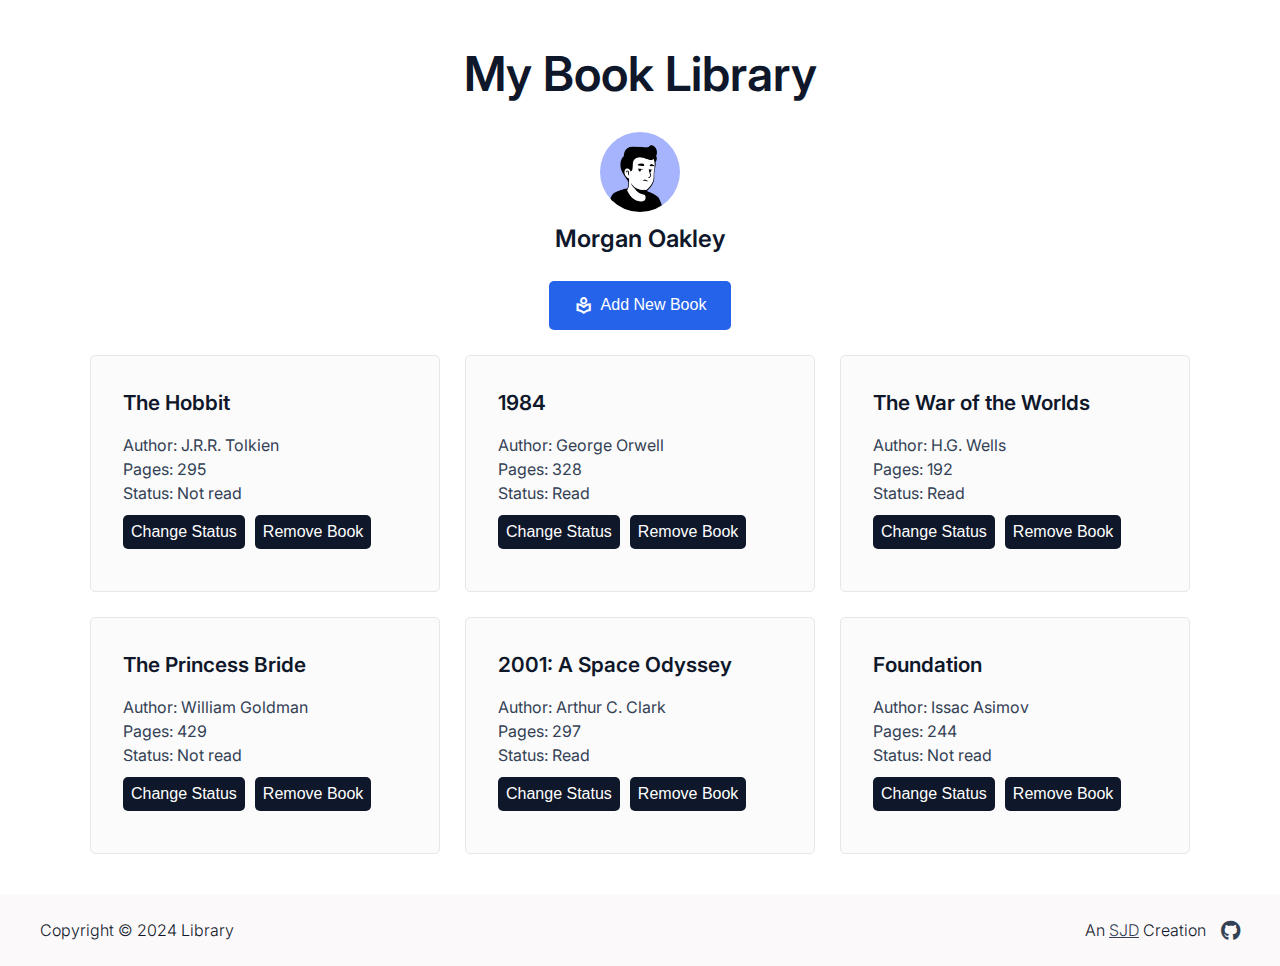
==== index.html @ f5ea3ad9 "Add functionality and design" ====
<!DOCTYPE html>
<html lang="en">
    <head>
        <meta charset="UTF-8">
        <meta name="viewport" content="width=device-width, initial-scale=1.0">
        <title>TOP: Library</title>
        <link rel="stylesheet" href="./assets/css/style.css">
    </head>
    <body>
        <main>
            <div class="container">
                <div class="library-books">
                    <h1>My Book Library</h1>
                    <div class="user-info">
                        <img src="./assets/images/user-img.png" alt="Morgan Avatar" class="user-avatar">
                        <h2>Morgan Oakley</h2>
                    </div>
                    <div class="new-book">
                        <button type="button" id="new-book-button">
                            <span class="material-symbols-outlined">
                                local_library
                            </span>
                            Add New Book
                        </button>
                    </div>
                    <div class="book-cards"></div>
                </div>
            </div>
            <footer>
                <div class="footer-content">
                    <h4>Copyright &copy; 2024 Library</h4>
                    <div class="icons">
                        <h4>An <a href="http://sjdumas.com" target="_blank" rel="noopener noreferrer">SJD</a> Creation</h4>
                        <a href="https://github.com/sjdumas" target="_blank">
                            <i class="fa-brands fa-github fa-lg"></i>
                        </a>
                    </div>
                </div>
            </footer>
        </main>
        <script src="./assets/js/script.js"></script>
    </body>
</html>
---- assets/css/style.css ----
@import url("https://fonts.googleapis.com/css2?family=Inter:wght@100..900&display=swap");
@import url("https://fonts.googleapis.com/css2?family=Material+Symbols+Outlined");
@import url("../css/all.min.css");

:root {
	--body-font: "Inter", sans-serif;
	--body-bg-color: #ffffff;
	--body-heading-color: #0f172a;
	--body-font-color: #334155;
	--link-color: #334155;
	--link-hover-color: #2563eb;
	--card-bg-color: rgba(220, 220, 220, 0.1);
	--card-border-color: #e5e7eb;
	--card-button-bg-color: #0f172a;
	--card-button-bg-hover-color: #334155;
	--button-font-color: #ffffff;
	--button-bg-color: #2563eb;
	--button-hover-bg-color: #3b82f6;
	--placeholder-font-color: #9ca3af;
	--input-border-color: #cecece;
	--input-bg-color: #fafafa;
	--input-bg-focus-color: #f5f5f5;
	--error-color: #f44336;
	--error-bg-color: #ffebee;
	--simply-white: #ffffff;
	--basic-black: #000000;
	--footer-bg-color: #fcf9fa;
	--all-border-radii: 5px;
}

* {
	margin: 0;
	padding: 0;
	box-sizing: border-box;
}

html,
body {
	font-family: var(--body-font);
	font-weight: 400;
	font-size: 1rem;
	line-height: 1.5;
	color: var(--body-font-color);
	background-color: var(--body-bg-color);
}

h1,
h2,
h3,
h4,
h5,
h6 {
	font-weight: 600;
	color: var(--body-heading-color);
	line-height: 1.4;
}

h1 {
	font-size: 3rem;
}

h2 {
	font-size: 1.5rem;
}

h3 {
	font-size: 1.3rem;
}

p {
	font-size: inherit;
}

a {
	text-decoration: underline;
	color: var(--link-color);
}

a:hover {
	text-decoration: none;
	color: var(--link-hover-color);
}

a > i {
	text-decoration: none;
}

::placeholder {
	color: var(--placeholder-font-color);
}

label {
	font-weight: 500;
	display: block;
	margin: 10px 0 5px;
}

input {
	width: 100%;
	padding: 12px 8px;
	margin-bottom: 10px;
	border: 1px solid var(--input-border-color);
	border-radius: var(--all-border-radii);
	background-color: var(--input-bg-color);
}

input:focus-visible {
	outline: 0;
	background-color: var(--input-bg-focus-color);
}

input[type="radio"] {
	margin-right: 5px;
}

label[for="isReadYes"],
label[for="isReadNo"] {
	margin: 0 5px;
	font-size: 1rem;
}

button {
	cursor: pointer;
	font-weight: 500;
	font-size: 1rem;
	padding: 15px 25px;
	border: 0;
	color: var(--button-font-color);
	background-color: var(--button-bg-color);
	border-radius: var(--all-border-radii);
}

button:hover {
	background-color: var(--button-hover-bg-color);
}

.container {
	padding: 2.5rem;
}

.radio-container {
	display: flex;
	gap: 15px;
	align-items: center;
	justify-content: center;
	margin: 20px 0;
}

.radio-container input[type="radio"] {
	margin: 0 5px 0 0;
	width: auto;
}

.library-books {
	display: flex;
	flex-direction: column;
	justify-content: space-between;
	align-items: center;
	flex-wrap: wrap;
	gap: 25px;
}

.user-info {
	display: flex;
	flex-direction: column;
	align-items: center;
	gap: 10px;
}

.user-avatar {
	width: 80px;
	height: 80px;
	border-radius: 50%;
}

.book-cards {
	display: grid;
	grid-template-columns: 1fr 1fr 1fr;
	grid-template-rows: auto;
	justify-content: center;
	align-items: center;
	gap: 25px;
}

.card {
	background-color: var(--card-bg-color);
	border: 1px solid var(--card-border-color);
	padding: 2rem;
	border-radius: var(--all-border-radii);
	width: 350px;
}

.card > h3 {
	margin-bottom: 1rem;
}

.card button {
	margin: 10px 0;
	padding: 0.5rem;
	font-size: 1rem;
	background-color: var(--card-button-bg-color);
}

.card button:last-child {
	margin-left: 10px;
}

.card button:hover {
	background-color: var(--card-button-bg-hover-color);
}

.modal {
	position: fixed;
	top: 50%;
	left: 50%;
	width: 400px;
	transform: translate(-50%, -50%);
	background-color: var(--simply-white);
	padding: 1rem;
	box-shadow: 0 4px 8px rgba(0, 0, 0, 0.2);
	border-radius: var(--all-border-radii);
	z-index: 1001;
}

.overlay {
	position: fixed;
	top: 0;
	left: 0;
	width: 100%;
	height: 100%;
	background: rgba(0, 0, 0, 0.5);
	z-index: 1000;
}

.new-book-form {
	padding: 0.5rem;
}

.new-book-form button {
	width: 100%;
}

#new-book-button {
	display: flex;
	align-items: center;
	gap: 8px;
	justify-content: center;
}

.material-symbols-outlined {
	font-size: 1.2rem;
	font-weight: 600;
	vertical-align: middle;
}

.error-message {
	font-weight: 500;
	text-align: center;
	color: var(--error-color);
	background-color: var(--error-bg-color);
	border: 1px solid var(--error-color);
	border-radius: var(--all-border-radii);
	padding: 0.75rem;
	margin-top: 15px;
	display: inline-block;
}

footer {
	padding: 1.5rem 2.5rem;
	background-color: var(--footer-bg-color);
}

footer h4 {
	font-weight: 300;
	font-size: inherit;
}

.footer-content {
	display: flex;
	justify-content: space-between;
	align-items: center;
}

.icons {
	display: flex;
	align-items: center;
	gap: 15px;
}
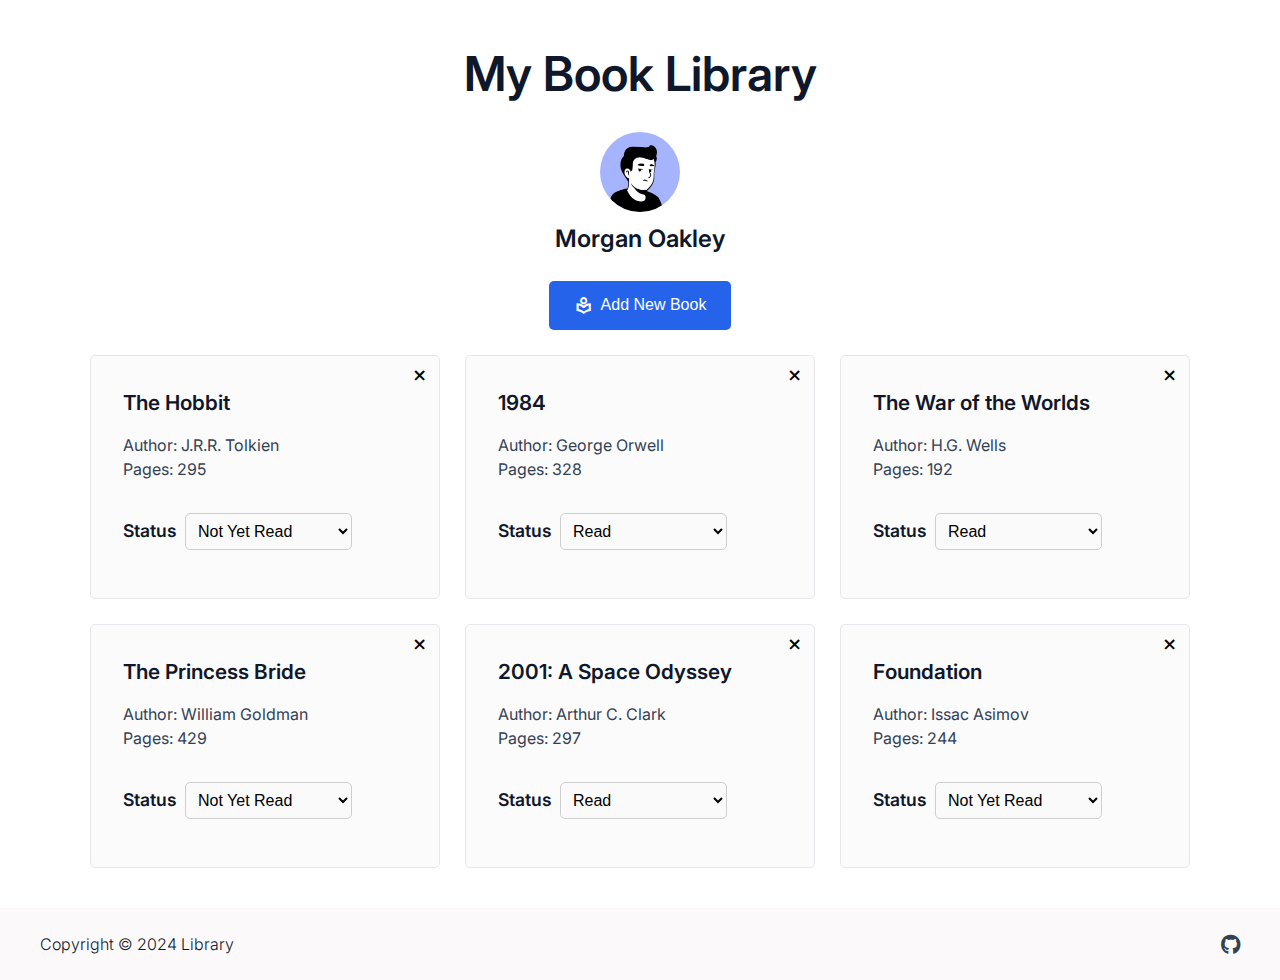
==== commit 7ba67e46: "Updated UI/UX for library cards" ====
--- a/index.html
+++ b/index.html
@@ -30,7 +30,6 @@
                 <div class="footer-content">
                     <h4>Copyright &copy; 2024 Library</h4>
                     <div class="icons">
-                        <h4>An <a href="http://sjdumas.com" target="_blank" rel="noopener noreferrer">SJD</a> Creation</h4>
                         <a href="https://github.com/sjdumas" target="_blank">
                             <i class="fa-brands fa-github fa-lg"></i>
                         </a>
--- a/assets/css/style.css
+++ b/assets/css/style.css
@@ -24,6 +24,7 @@
 	--error-bg-color: #ffebee;
 	--simply-white: #ffffff;
 	--basic-black: #000000;
+	--off-black: #222222;
 	--footer-bg-color: #fcf9fa;
 	--all-border-radii: 5px;
 }
@@ -67,6 +68,10 @@
 	font-size: 1.3rem;
 }
 
+h4 {
+	font-size: 1.1rem;
+}
+
 p {
 	font-size: inherit;
 }
@@ -188,10 +193,15 @@
 	padding: 2rem;
 	border-radius: var(--all-border-radii);
 	width: 350px;
+	position: relative;
 }
 
 .card > h3 {
 	margin-bottom: 1rem;
+}
+
+.card > h4{
+	margin: 1rem 0;
 }
 
 .card button {
@@ -207,6 +217,29 @@
 
 .card button:hover {
 	background-color: var(--card-button-bg-hover-color);
+}
+
+.card select {
+    /* width: 100%; */
+    padding: 8px;
+    margin: 1rem 0 0 .5rem;
+    font-size: 1rem;
+    border: 1px solid var(--input-border-color);
+    border-radius: var(--all-border-radii);
+    background-color: var(--input-bg-color);
+}
+
+.remove-book-icon {
+    position: absolute;
+    top: 10px;
+    right: 10px;
+    cursor: pointer;
+    font-size: 1.5rem;
+    color: var(--basic-black);
+}
+
+.remove-book-icon:hover {
+    color: var(--off-black);
 }
 
 .modal {
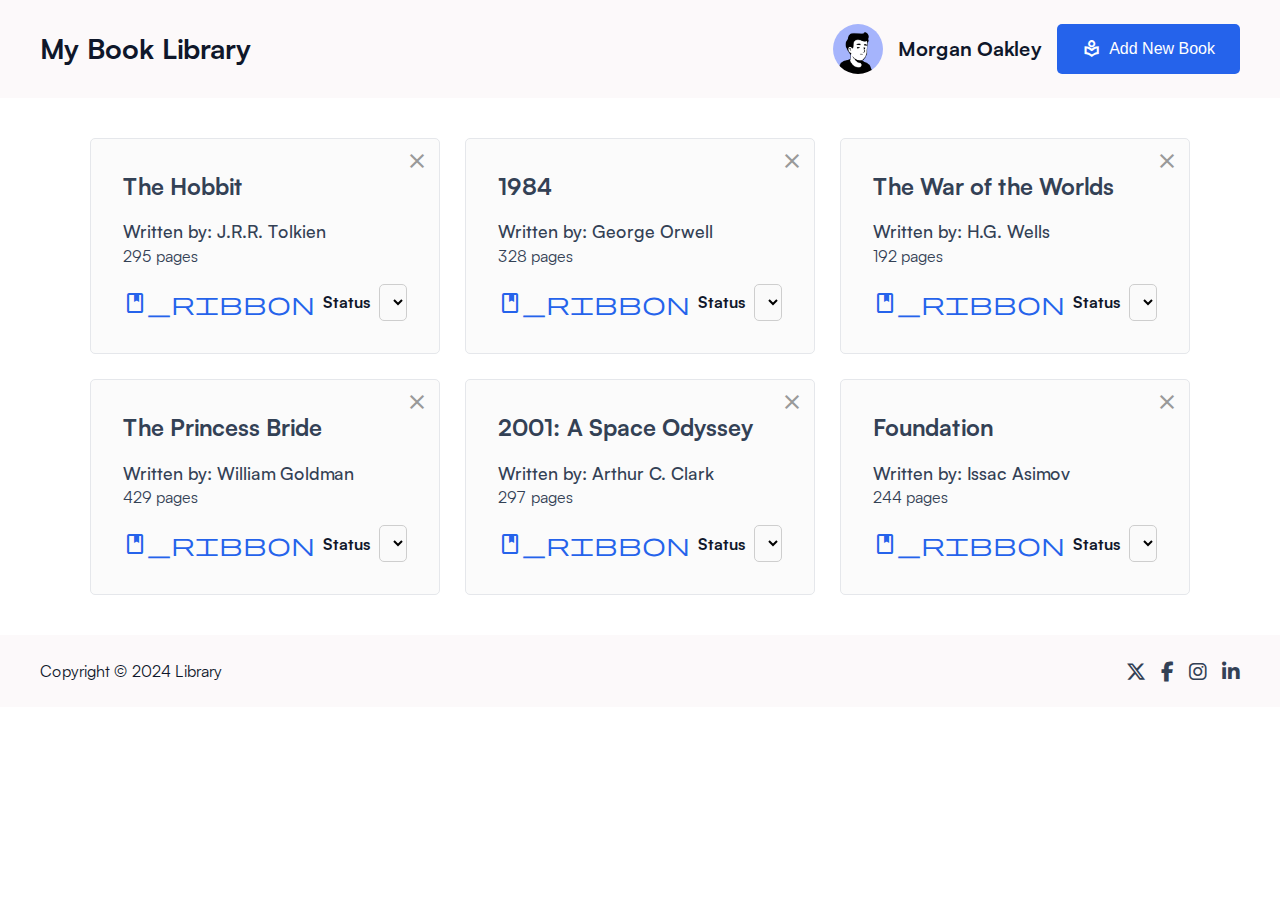
==== commit 657e5ff6: "Add new font, change design and layout" ====
--- a/index.html
+++ b/index.html
@@ -8,13 +8,11 @@
     </head>
     <body>
         <main>
-            <div class="container">
-                <div class="library-books">
-                    <h1>My Book Library</h1>
-                    <div class="user-info">
-                        <img src="./assets/images/user-img.png" alt="Morgan Avatar" class="user-avatar">
-                        <h2>Morgan Oakley</h2>
-                    </div>
+            <header class="header">
+                <h1>My Book Library</h1>
+                <div class="user-info">
+                    <img src="./assets/images/user-img.png" alt="Morgan Avatar" class="user-avatar">
+                    <h2>Morgan Oakley</h2>
                     <div class="new-book">
                         <button type="button" id="new-book-button">
                             <span class="material-symbols-outlined">
@@ -23,6 +21,10 @@
                             Add New Book
                         </button>
                     </div>
+                </div>
+            </header>
+            <div class="container">
+                <div class="library-books">
                     <div class="book-cards"></div>
                 </div>
             </div>
@@ -30,8 +32,17 @@
                 <div class="footer-content">
                     <h4>Copyright &copy; 2024 Library</h4>
                     <div class="icons">
-                        <a href="https://github.com/sjdumas" target="_blank">
-                            <i class="fa-brands fa-github fa-lg"></i>
+                        <a href="#" target="_blank" rel="noopener noreferrer">
+                            <i class="fa-brands fa-x-twitter fa-lg"></i>
+                        </a>
+                        <a href="#" target="_blank" rel="noopener noreferrer">
+                            <i class="fa-brands fa-facebook-f fa-lg"></i>
+                        </a>
+                        <a href="#" target="_blank" rel="noopener noreferrer">
+                            <i class="fa-brands fa-instagram fa-lg"></i>
+                        </a>
+                        <a href="#" target="_blank" rel="noopener noreferrer">
+                            <i class="fa-brands fa-linkedin-in fa-lg"></i>
                         </a>
                     </div>
                 </div>
--- a/assets/css/style.css
+++ b/assets/css/style.css
@@ -1,14 +1,16 @@
 @import url("https://fonts.googleapis.com/css2?family=Inter:wght@100..900&display=swap");
 @import url("https://fonts.googleapis.com/css2?family=Material+Symbols+Outlined");
 @import url("../css/all.min.css");
+@import url("../css/satoshi.css");
 
 :root {
-	--body-font: "Inter", sans-serif;
+	--body-font: "Satoshi-Variable", "Inter", sans-serif;
 	--body-bg-color: #ffffff;
 	--body-heading-color: #0f172a;
 	--body-font-color: #334155;
 	--link-color: #334155;
 	--link-hover-color: #2563eb;
+	--header-bg-color: #fcf9fa;
 	--card-bg-color: rgba(220, 220, 220, 0.1);
 	--card-border-color: #e5e7eb;
 	--card-button-bg-color: #0f172a;
@@ -25,6 +27,7 @@
 	--simply-white: #ffffff;
 	--basic-black: #000000;
 	--off-black: #222222;
+	--grey: #999999;
 	--footer-bg-color: #fcf9fa;
 	--all-border-radii: 5px;
 }
@@ -51,7 +54,7 @@
 h4,
 h5,
 h6 {
-	font-weight: 600;
+	font-family: var(--body-font);
 	color: var(--body-heading-color);
 	line-height: 1.4;
 }
@@ -65,11 +68,15 @@
 }
 
 h3 {
-	font-size: 1.3rem;
+	font-size: 1.45rem;
 }
 
 h4 {
 	font-size: 1.1rem;
+}
+
+h5 {
+	font-size: 1rem;
 }
 
 p {
@@ -92,10 +99,12 @@
 
 ::placeholder {
 	color: var(--placeholder-font-color);
+	font-size: 1rem;
 }
 
 label {
-	font-weight: 500;
+	font-size: inherit;
+	font-weight: 600;
 	display: block;
 	margin: 10px 0 5px;
 }
@@ -109,7 +118,8 @@
 	background-color: var(--input-bg-color);
 }
 
-input:focus-visible {
+input:focus-visible,
+select:focus-visible {
 	outline: 0;
 	background-color: var(--input-bg-focus-color);
 }
@@ -140,6 +150,8 @@
 }
 
 .container {
+	max-width: 1200px;
+	margin: 0 auto;
 	padding: 2.5rem;
 }
 
@@ -165,16 +177,32 @@
 	gap: 25px;
 }
 
+.header {
+	display: flex;
+	justify-content: space-between;
+	align-items: center;
+	padding: 1.5rem 2.5rem;
+	width: 100%;
+	background-color: var(--header-bg-color);
+}
+
+.header h1 {
+	font-size: 1.75rem;
+}
+
+.header h2 {
+	font-size: 1.25rem;
+}
+
 .user-info {
 	display: flex;
-	flex-direction: column;
-	align-items: center;
-	gap: 10px;
+	align-items: center;
+	gap: 15px;
 }
 
 .user-avatar {
-	width: 80px;
-	height: 80px;
+	width: 50px;
+	height: 50px;
 	border-radius: 50%;
 }
 
@@ -197,11 +225,19 @@
 }
 
 .card > h3 {
+	color: var(--body-font-color);
 	margin-bottom: 1rem;
 }
 
-.card > h4{
-	margin: 1rem 0;
+.card > h4 {
+	margin: 1rem 0 0;
+	font-weight: 500;
+	color: var(--body-font-color);
+}
+
+.card > h5 {
+	color: var(--body-font-color);
+	font-weight: 500;
 }
 
 .card button {
@@ -220,26 +256,37 @@
 }
 
 .card select {
-    /* width: 100%; */
-    padding: 8px;
-    margin: 1rem 0 0 .5rem;
-    font-size: 1rem;
-    border: 1px solid var(--input-border-color);
-    border-radius: var(--all-border-radii);
-    background-color: var(--input-bg-color);
+	width: 100%;
+	padding: 8px;
+	font-size: 0.95rem;
+	border: 1px solid var(--input-border-color);
+	border-radius: var(--all-border-radii);
+	background-color: var(--input-bg-color);
+}
+
+.status-container {
+	display: flex;
+	align-items: center;
+	gap: 0.5rem;
+	margin-top: 1rem;
+}
+
+.status-container .book-ribbon {
+	font-size: 1.5rem;
+	color: var(--button-bg-color);
 }
 
 .remove-book-icon {
-    position: absolute;
-    top: 10px;
-    right: 10px;
-    cursor: pointer;
-    font-size: 1.5rem;
-    color: var(--basic-black);
+	position: absolute;
+	top: 10px;
+	right: 10px;
+	cursor: pointer;
+	font-size: 1.5rem;
+	color: var(--grey);
 }
 
 .remove-book-icon:hover {
-    color: var(--off-black);
+	color: var(--off-black);
 }
 
 .modal {
@@ -269,8 +316,23 @@
 	padding: 0.5rem;
 }
 
+.new-book-form > h2 {
+	padding-bottom: 1rem;
+}
+
+.new-book-form select {
+	width: 100%;
+	padding: 12px 8px;
+	font-size: 1rem;
+	border: 1px solid var(--input-border-color);
+	border-radius: var(--all-border-radii);
+	background-color: var(--input-bg-color);
+	margin-bottom: 10px;
+}
+
 .new-book-form button {
 	width: 100%;
+	margin-top: 20px;
 }
 
 #new-book-button {
@@ -280,7 +342,7 @@
 	justify-content: center;
 }
 
-.material-symbols-outlined {
+#new-book-button > .material-symbols-outlined {
 	font-size: 1.2rem;
 	font-weight: 600;
 	vertical-align: middle;
@@ -304,7 +366,8 @@
 }
 
 footer h4 {
-	font-weight: 300;
+	font-family: var(--body-font);
+	font-weight: 400;
 	font-size: inherit;
 }
 
@@ -319,3 +382,117 @@
 	align-items: center;
 	gap: 15px;
 }
+
+/* Responsive mode for tablets and smartphones */
+@media screen and (max-width: 1024px) {
+	.book-cards {
+		grid-template-columns: 1fr 1fr;
+		gap: 35px;
+	}
+}
+
+@media screen and (max-width: 768px) {
+	.container {
+		padding: 1.5rem;
+	}
+
+	.library-books h1 {
+		font-size: 2rem;
+		text-align: center;
+	}
+
+	.header {
+		flex-direction: column;
+		align-items: center;
+		text-align: center;
+		gap: 1rem;
+	}
+
+	.user-info {
+		flex-direction: column;
+	}
+
+	.header h1 {
+		font-size: 2rem;
+	}
+
+	.user-avatar {
+		width: 60px;
+		height: 60px;
+	}
+
+	.card {
+		width: 100%;
+		padding: 1.5rem;
+	}
+}
+
+@media screen and (max-width: 480px) {
+	.library-books h1 {
+		font-size: 1.5rem;
+	}
+
+	.user-info {
+		flex-direction: column;
+		align-items: center;
+		gap: 10px;
+	}
+
+	.user-avatar {
+		width: 50px;
+		height: 50px;
+	}
+
+	.book-cards {
+		grid-template-columns: 1fr;
+		gap: 30px;
+		width: 100%;
+	}
+
+	.card {
+		width: 100%;
+		padding: 1rem;
+	}
+
+	.card h3 {
+		font-size: 1rem;
+	}
+
+	.status-container {
+		flex-direction: column;
+		align-items: flex-start;
+		gap: 5px;
+	}
+
+	.status-container .book-ribbon {
+		font-size: 1.2rem;
+	}
+
+	.status-container select {
+		width: 100%;
+	}
+
+	#new-book-button {
+		font-size: 0.9rem;
+		padding: 10px;
+	}
+
+	#new-book-button .material-symbols-outlined {
+		font-size: 1rem;
+	}
+
+	.footer-content {
+		flex-direction: column;
+		gap: 20px;
+	}
+
+	@media screen and (max-width: 320px) {
+		.card {
+			padding: 0.8rem;
+		}
+
+		.status-container .book-ribbon {
+			font-size: 1rem;
+		}
+	}
+}
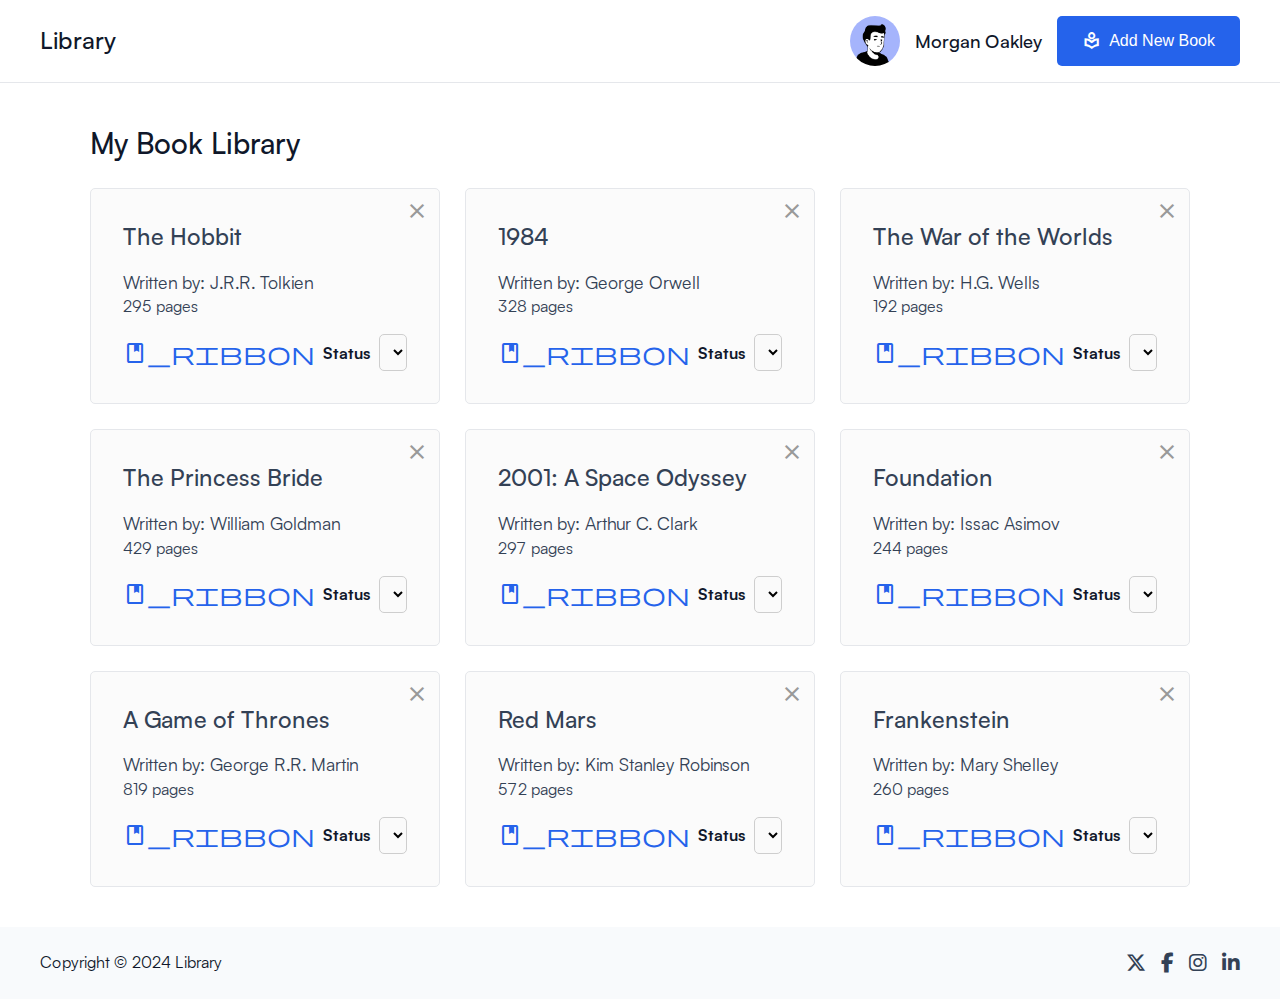
==== commit 013560b3: "Fix design elements and add more books to initial library" ====
--- a/index.html
+++ b/index.html
@@ -9,7 +9,7 @@
     <body>
         <main>
             <header class="header">
-                <h1>My Book Library</h1>
+                <h1>Library</h1>
                 <div class="user-info">
                     <img src="./assets/images/user-img.png" alt="Morgan Avatar" class="user-avatar">
                     <h2>Morgan Oakley</h2>
@@ -25,6 +25,7 @@
             </header>
             <div class="container">
                 <div class="library-books">
+                    <h1>My Book Library</h1>
                     <div class="book-cards"></div>
                 </div>
             </div>
--- a/assets/css/style.css
+++ b/assets/css/style.css
@@ -10,7 +10,8 @@
 	--body-font-color: #334155;
 	--link-color: #334155;
 	--link-hover-color: #2563eb;
-	--header-bg-color: #fcf9fa;
+	--header-border-color: #e5e7eb;
+	--header-bg-color: #e6e6e6;
 	--card-bg-color: rgba(220, 220, 220, 0.1);
 	--card-border-color: #e5e7eb;
 	--card-button-bg-color: #0f172a;
@@ -28,7 +29,7 @@
 	--basic-black: #000000;
 	--off-black: #222222;
 	--grey: #999999;
-	--footer-bg-color: #fcf9fa;
+	--footer-bg-color: #f8fafc;
 	--all-border-radii: 5px;
 }
 
@@ -172,26 +173,33 @@
 	display: flex;
 	flex-direction: column;
 	justify-content: space-between;
-	align-items: center;
+	align-content: center;
 	flex-wrap: wrap;
 	gap: 25px;
 }
 
+.library-books > h1 {
+	font-size: 1.8rem;
+	font-weight: 500;
+}
+
 .header {
 	display: flex;
 	justify-content: space-between;
 	align-items: center;
-	padding: 1.5rem 2.5rem;
+	padding: 1rem 2.5rem;
 	width: 100%;
-	background-color: var(--header-bg-color);
+	border-bottom: 1px solid var(--header-border-color);
 }
 
 .header h1 {
-	font-size: 1.75rem;
+	font-size: 1.5rem;
+	font-weight: 500;
 }
 
 .header h2 {
-	font-size: 1.25rem;
+	font-size: 1.15rem;
+	font-weight: 500;
 }
 
 .user-info {
@@ -227,11 +235,12 @@
 .card > h3 {
 	color: var(--body-font-color);
 	margin-bottom: 1rem;
+	font-weight: 500;
 }
 
 .card > h4 {
 	margin: 1rem 0 0;
-	font-weight: 500;
+	font-weight: 400;
 	color: var(--body-font-color);
 }
 
@@ -397,7 +406,6 @@
 	}
 
 	.library-books h1 {
-		font-size: 2rem;
 		text-align: center;
 	}
 
@@ -413,7 +421,7 @@
 	}
 
 	.header h1 {
-		font-size: 2rem;
+		font-size: 1.25rem;
 	}
 
 	.user-avatar {
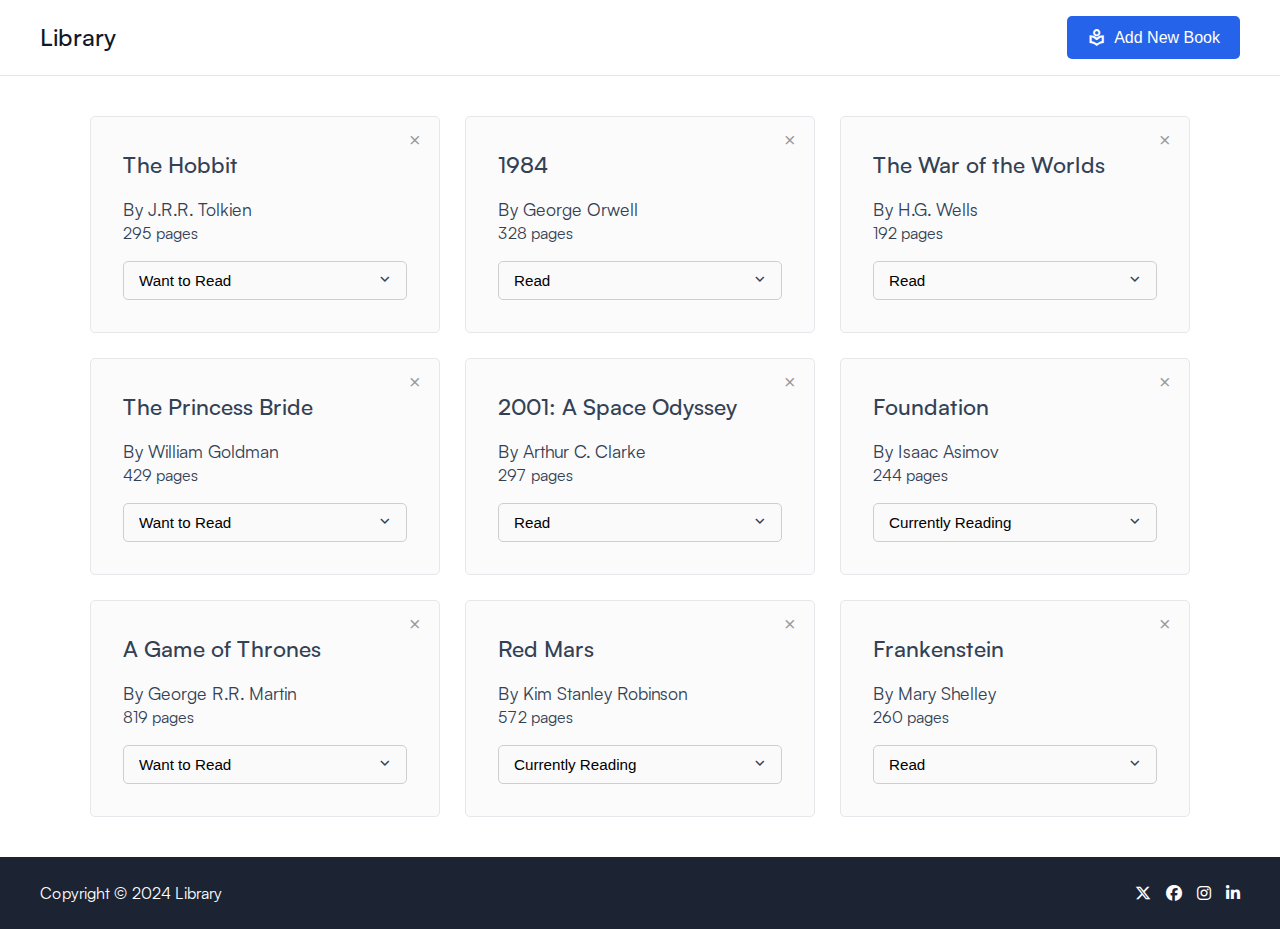
==== commit 5b40bfa8: "Update to layout and fix js issues" ====
--- a/index.html
+++ b/index.html
@@ -10,9 +10,7 @@
         <main>
             <header class="header">
                 <h1>Library</h1>
-                <div class="user-info">
-                    <img src="./assets/images/user-img.png" alt="Morgan Avatar" class="user-avatar">
-                    <h2>Morgan Oakley</h2>
+                <div class="book-info">
                     <div class="new-book">
                         <button type="button" id="new-book-button">
                             <span class="material-symbols-outlined">
@@ -25,7 +23,6 @@
             </header>
             <div class="container">
                 <div class="library-books">
-                    <h1>My Book Library</h1>
                     <div class="book-cards"></div>
                 </div>
             </div>
@@ -34,16 +31,16 @@
                     <h4>Copyright &copy; 2024 Library</h4>
                     <div class="icons">
                         <a href="#" target="_blank" rel="noopener noreferrer">
-                            <i class="fa-brands fa-x-twitter fa-lg"></i>
+                            <i class="fa-brands fa-x-twitter fa-md"></i>
                         </a>
                         <a href="#" target="_blank" rel="noopener noreferrer">
-                            <i class="fa-brands fa-facebook-f fa-lg"></i>
+                            <i class="fa-brands fa-facebook fa-md"></i>
                         </a>
                         <a href="#" target="_blank" rel="noopener noreferrer">
-                            <i class="fa-brands fa-instagram fa-lg"></i>
+                            <i class="fa-brands fa-instagram fa-md"></i>
                         </a>
                         <a href="#" target="_blank" rel="noopener noreferrer">
-                            <i class="fa-brands fa-linkedin-in fa-lg"></i>
+                            <i class="fa-brands fa-linkedin-in fa-md"></i>
                         </a>
                     </div>
                 </div>
--- a/assets/css/style.css
+++ b/assets/css/style.css
@@ -1,24 +1,25 @@
+@import url("../css/all.min.css");
+@import url("../css/satoshi.css");
 @import url("https://fonts.googleapis.com/css2?family=Inter:wght@100..900&display=swap");
 @import url("https://fonts.googleapis.com/css2?family=Material+Symbols+Outlined");
-@import url("../css/all.min.css");
-@import url("../css/satoshi.css");
 
 :root {
 	--body-font: "Satoshi-Variable", "Inter", sans-serif;
-	--body-bg-color: #ffffff;
+	--body-bg-color: var(--simply-white);
 	--body-heading-color: #0f172a;
-	--body-font-color: #334155;
-	--link-color: #334155;
-	--link-hover-color: #2563eb;
+	--body-font-color: var(--dark-color);
+	--primary-color: #2563eb;
+	--primary-hover-color: #3b82f6;
+	--link-color: var(--dark-color);
+	--link-hover-color: var(--primary-hover-color);
 	--header-border-color: #e5e7eb;
 	--header-bg-color: #e6e6e6;
 	--card-bg-color: rgba(220, 220, 220, 0.1);
 	--card-border-color: #e5e7eb;
 	--card-button-bg-color: #0f172a;
-	--card-button-bg-hover-color: #334155;
-	--button-font-color: #ffffff;
-	--button-bg-color: #2563eb;
-	--button-hover-bg-color: #3b82f6;
+	--card-button-bg-hover-color: var(--dark-color);
+	--button-font-color: var(--simply-white);
+	--button-hover-bg-color: var(--primary-hover-color);
 	--placeholder-font-color: #9ca3af;
 	--input-border-color: #cecece;
 	--input-bg-color: #fafafa;
@@ -26,10 +27,10 @@
 	--error-color: #f44336;
 	--error-bg-color: #ffebee;
 	--simply-white: #ffffff;
-	--basic-black: #000000;
+	--dark-color: #334155;
 	--off-black: #222222;
 	--grey: #999999;
-	--footer-bg-color: #f8fafc;
+	--footer-bg-color: #1c2434;
 	--all-border-radii: 5px;
 }
 
@@ -69,7 +70,7 @@
 }
 
 h3 {
-	font-size: 1.45rem;
+	font-size: 1.4rem;
 }
 
 h4 {
@@ -139,10 +140,10 @@
 	cursor: pointer;
 	font-weight: 500;
 	font-size: 1rem;
-	padding: 15px 25px;
+	padding: 12px 20px;
 	border: 0;
-	color: var(--button-font-color);
-	background-color: var(--button-bg-color);
+	color: var(--simply-white);
+	background-color: var(--primary-color);
 	border-radius: var(--all-border-radii);
 }
 
@@ -202,16 +203,10 @@
 	font-weight: 500;
 }
 
-.user-info {
+.book-info {
 	display: flex;
 	align-items: center;
 	gap: 15px;
-}
-
-.user-avatar {
-	width: 50px;
-	height: 50px;
-	border-radius: 50%;
 }
 
 .book-cards {
@@ -266,11 +261,13 @@
 
 .card select {
 	width: 100%;
-	padding: 8px;
+	padding: 10px 15px;
 	font-size: 0.95rem;
 	border: 1px solid var(--input-border-color);
 	border-radius: var(--all-border-radii);
 	background-color: var(--input-bg-color);
+	appearance: none;
+	cursor: pointer;
 }
 
 .status-container {
@@ -280,17 +277,23 @@
 	margin-top: 1rem;
 }
 
-.status-container .book-ribbon {
-	font-size: 1.5rem;
-	color: var(--button-bg-color);
+.status-container::after {
+	display: inline-block;
+	position: absolute;
+	pointer-events: none;
+	color: inherit;
+	right: 45px;
+	font-family: "Material Symbols Outlined";
+	font-size: 1.1rem;
+	content: "\e5cf";
 }
 
 .remove-book-icon {
 	position: absolute;
-	top: 10px;
-	right: 10px;
+	top: 15px;
+	right: 15px;
 	cursor: pointer;
-	font-size: 1.5rem;
+	font-size: 1.1rem;
 	color: var(--grey);
 }
 
@@ -302,13 +305,16 @@
 	position: fixed;
 	top: 50%;
 	left: 50%;
-	width: 400px;
+	width: 90%;
+	max-width: 600px;
 	transform: translate(-50%, -50%);
 	background-color: var(--simply-white);
 	padding: 1rem;
 	box-shadow: 0 4px 8px rgba(0, 0, 0, 0.2);
 	border-radius: var(--all-border-radii);
 	z-index: 1001;
+	overflow-y: auto; /* Add scroll for overflow content */
+	max-height: 90%; /* Prevent modal from exceeding the viewport */
 }
 
 .overlay {
@@ -337,6 +343,20 @@
 	border-radius: var(--all-border-radii);
 	background-color: var(--input-bg-color);
 	margin-bottom: 10px;
+	appearance: none;
+	cursor: pointer;
+}
+
+.new-book-status-container::after {
+	display: inline-block;
+	position: absolute;
+	pointer-events: none;
+	color: inherit;
+	bottom: 105px;
+	right: 33px;
+	font-family: "Material Symbols Outlined";
+	font-size: 1.1rem;
+	content: "\e5cf";
 }
 
 .new-book-form button {
@@ -378,6 +398,7 @@
 	font-family: var(--body-font);
 	font-weight: 400;
 	font-size: inherit;
+	color: var(--simply-white);
 }
 
 .footer-content {
@@ -390,6 +411,14 @@
 	display: flex;
 	align-items: center;
 	gap: 15px;
+}
+
+.icons a {
+	color: var(--simply-white);
+}
+
+.icons a:hover {
+	color: var(--link-hover-color);
 }
 
 /* Responsive mode for tablets and smartphones */
@@ -416,23 +445,23 @@
 		gap: 1rem;
 	}
 
-	.user-info {
+	.book-info {
 		flex-direction: column;
 	}
 
 	.header h1 {
 		font-size: 1.25rem;
-	}
-
-	.user-avatar {
-		width: 60px;
-		height: 60px;
 	}
 
 	.card {
 		width: 100%;
 		padding: 1.5rem;
 	}
+
+	.modal {
+		width: 80%;
+		padding: 1rem;
+	}
 }
 
 @media screen and (max-width: 480px) {
@@ -440,15 +469,10 @@
 		font-size: 1.5rem;
 	}
 
-	.user-info {
+	.book-info {
 		flex-direction: column;
 		align-items: center;
 		gap: 10px;
-	}
-
-	.user-avatar {
-		width: 50px;
-		height: 50px;
 	}
 
 	.book-cards {
@@ -472,10 +496,6 @@
 		gap: 5px;
 	}
 
-	.status-container .book-ribbon {
-		font-size: 1.2rem;
-	}
-
 	.status-container select {
 		width: 100%;
 	}
@@ -492,15 +512,32 @@
 	.footer-content {
 		flex-direction: column;
 		gap: 20px;
+	}
+
+	.modal {
+		width: 95%;
+		padding: 1rem;
+	}
+
+	.modal h2 {
+		font-size: 1.2rem;
+		text-align: center;
+	}
+
+	.modal input,
+	.modal textarea,
+	.modal select {
+		font-size: 0.9rem;
+	}
+
+	.modal button {
+		font-size: 1rem;
+		padding: 10px 20px;
 	}
 
 	@media screen and (max-width: 320px) {
 		.card {
 			padding: 0.8rem;
 		}
-
-		.status-container .book-ribbon {
-			font-size: 1rem;
-		}
-	}
-}
+	}
+}
